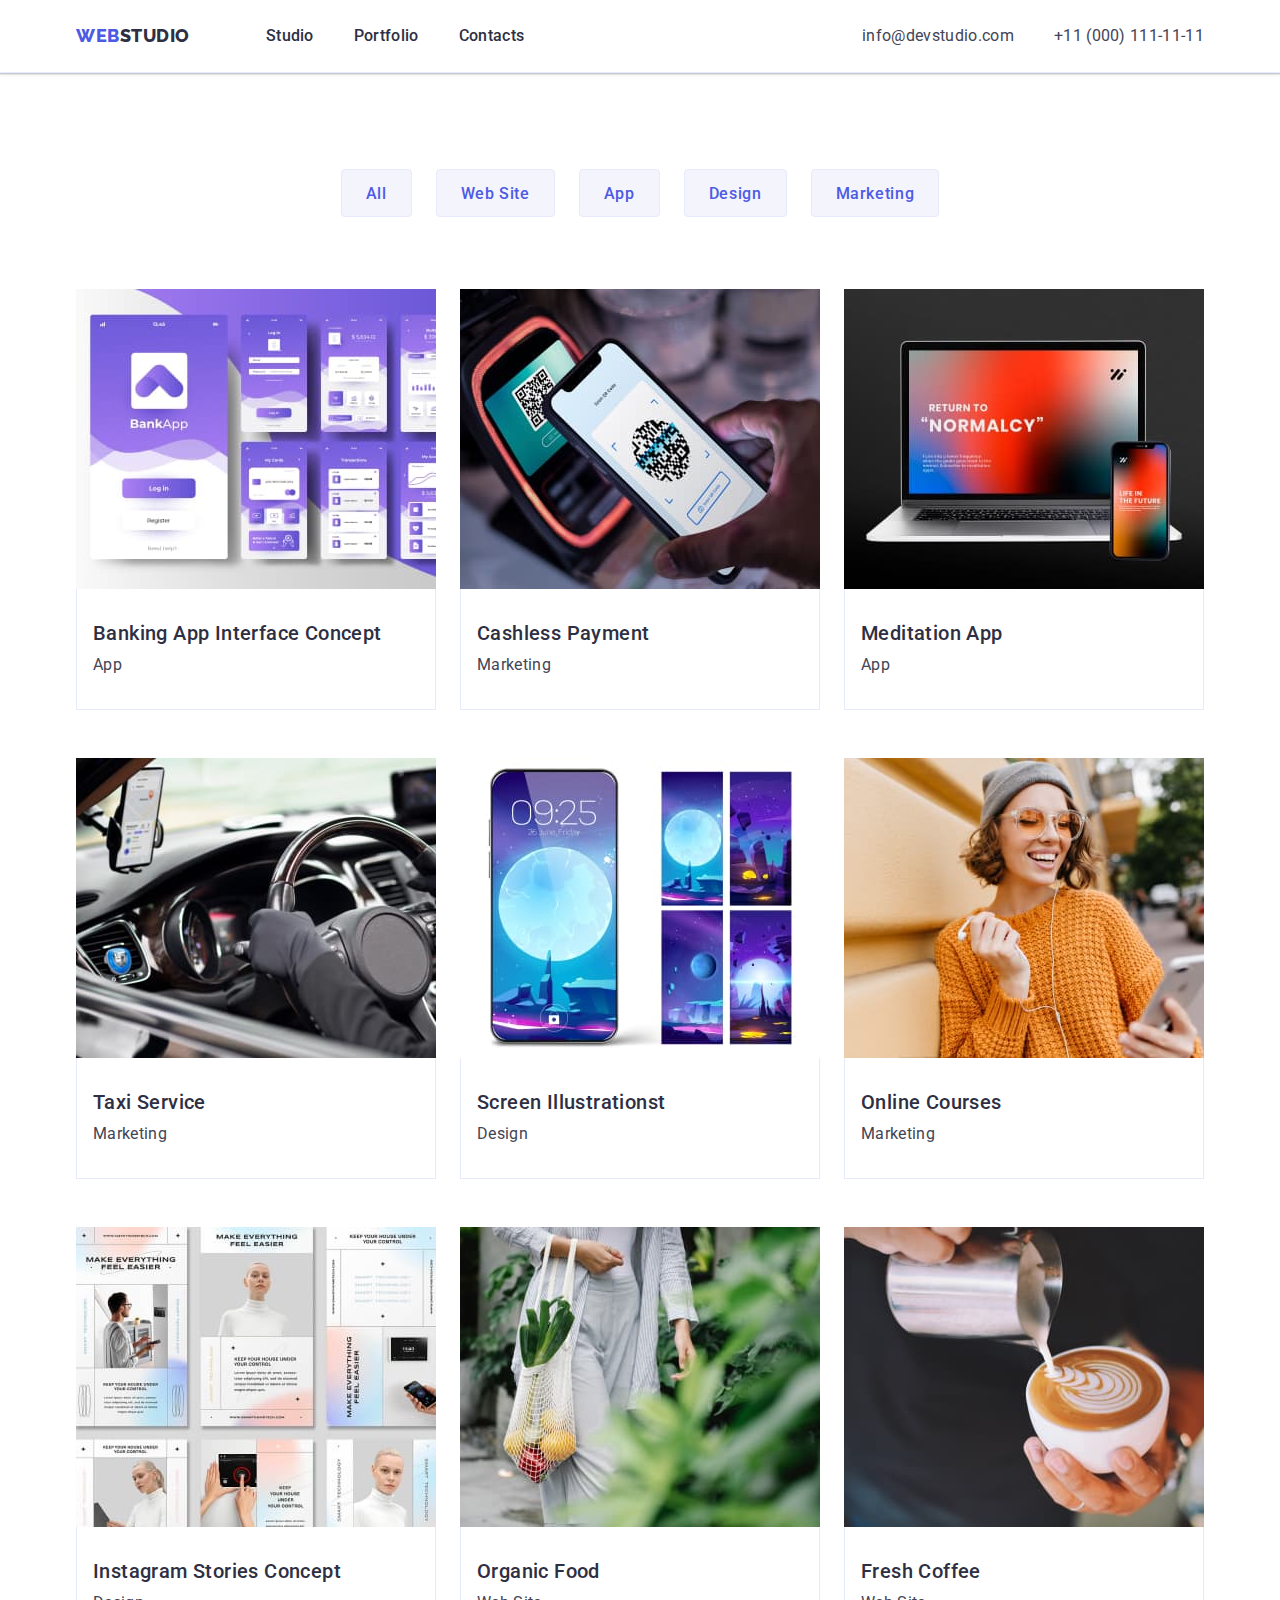
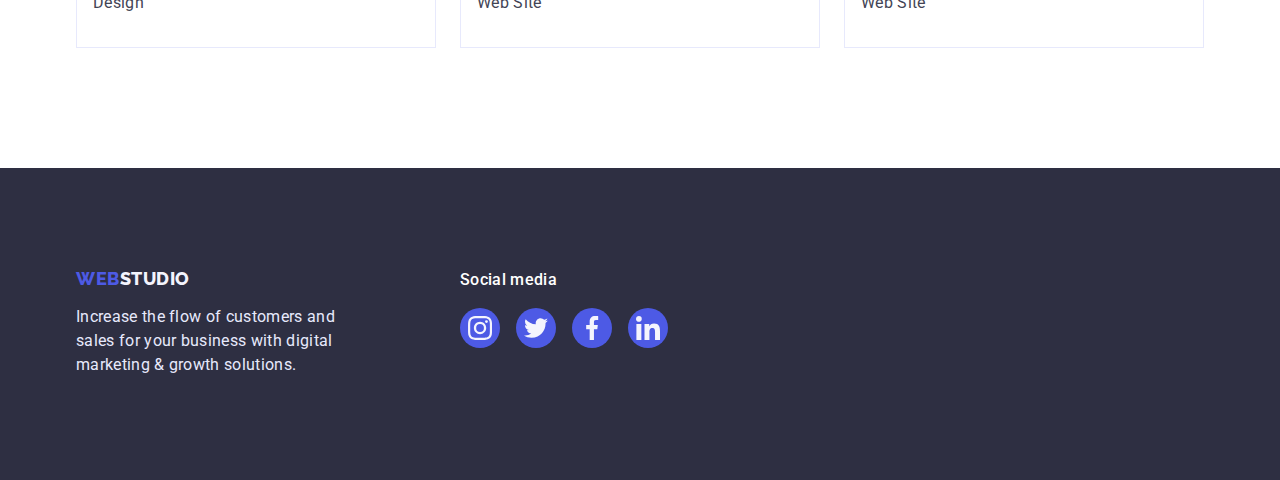
==== portfolio.html @ df598066 "123" ====
<!DOCTYPE html>
<html lang="en">
<head>
    <meta charset="UTF-8">
    <meta http-equiv="X-UA-Compatible" content="IE=edge">
    <meta name="viewport" content="width=device-width, initial-scale=1.0">
    
    <link rel="preconnect" href="https://fonts.googleapis.com">
    <link rel="preconnect" href="https://fonts.gstatic.com" crossorigin>
    <link href="https://fonts.googleapis.com/css2?family=Raleway:wght@800&family=Roboto:wght@400;500;700;900&display=swap"
        rel="stylesheet">
        <link rel="stylesheet" href="https://cdnjs.cloudflare.com/ajax/libs/modern-normalize/1.1.0/modern-normalize.min.css">
        <link rel="stylesheet" href="./css/style.css">
    <title>Portfolio</title>
</head>
<body>
    <!-- Header -->
    <header class="header">
        <div class="container header-container">
            <nav class="site-navigation">
    
                <a href="./index.html" class="logo link logo-web-header">web<span
                        class="logo-studio-header">Studio</span></a>
    
    
                <ul class="site-nav list">
                    <li class="site-nav-item"><a class="title-body-medium link site-nav-link" href="./index.html">Studio</a></li>
                    <li class="site-nav-item"><a class="title-body-medium link site-nav-link" href="./portfolio.html">Portfolio</a></li>
                    <li class="site-nav-item"><a class="title-body-medium link site-nav-link" href="">Contacts</a></li>
                </ul>
            </nav>
    
            <address class="adress-container adress-main">
                <ul class="list adress">
                    <li class="adress-item"><a class="link title-body"
                            href="mailto:info@devstudio.com">info@devstudio.com</a></li>
                    <li class="adress-item"><a class="link title-body" href="tel:+110001111111">+11 (000) 111-11-11</a></li>
                </ul>
            </address>
        </div>
    </header>
    <!-- Main -->
    <main>
    <section class="portfolio-main">
        <div class="container">
        <h1 hidden> Portfolio</h1>


        <!-- Filter -->
    
        <!-- <div class="container-filter">  -->
            <ul class="list filter-list">
            <li class="filter-list-item"><button class="button filter-button" type="button">All</button> </li>
            <li class="filter-list-item"><button class="button filter-button" type="button">Web Site</button> </li>
            <li class="filter-list-item"><button class="button filter-button" type="button">App</button> </li>
            <li class="filter-list-item"><button class="button filter-button" type="button">Design</button> </li>
            <li class="filter-list-item"><button class="button filter-button" type="button">Marketing</button> </li>
        </ul>
        <!-- </div> -->
  

    <!-- Content -->
  

        <ul class="list content-list">
            
            <li class="content-list-item">
               
                <a class="link photo-link" href=""><div class="parrent"><img class="photo-content" src="./images/one.jpg" alt="application" width="360">
                    <div class="overlay"> <p class="text-info">14 Stylish and User-Friendly App Design Concepts · Task Manager App · Calorie Tracker App · Exotic Fruit Ecommerce App ·
                    Cloud Storage App </p></div> </div>
                <div class="container-content-info">
                    <h2 class="content-list-title">Banking App Interface Concept</h2>
                    <p class="content-list-text title-body">App</p>
                </div></a>
                
            </li>

            <li class="content-list-item">
                <a class="link photo-link" href=""><div class="parrent"><img class="photo-content" src="./images/two.jpg" alt="telephone" width="360">
                    <div class="overlay">
                        <p class="text-info">14 Stylish and User-Friendly App Design Concepts · Task Manager App · Calorie Tracker App ·
                            Exotic Fruit Ecommerce App ·
                            Cloud Storage App </p>
                    </div>
                    </div>
                <div class="container-content-info">
                    <h2 class="content-list-title">Cashless Payment</h2>
                    <p class="content-list-text title-body">Marketing</p>
                </div></a>
            </li>

            <li class="content-list-item">
                <a class="link photo-link" href=""><div class="parrent"><img class="photo-content" src="./images/three.jpg" alt="monitor" width="360">
                    <div class="overlay">
                        <p class="text-info">14 Stylish and User-Friendly App Design Concepts · Task Manager App · Calorie Tracker App ·
                            Exotic Fruit Ecommerce App ·
                            Cloud Storage App </p>
                    </div>
                    </div>
                <div class="container-content-info">
                    <h2 class="content-list-title">Meditation App</h2>
                    <p class="content-list-text title-body">App</p>
                </div></a>
              
            </li>
            <li class="content-list-item">
                <a class="link photo-link" href=""><div class="parrent"><img class="photo-content" src="./images/four.jpg" alt="car" width="360">
                    <div class="overlay">
                        <p class="text-info">14 Stylish and User-Friendly App Design Concepts · Task Manager App · Calorie Tracker App ·
                            Exotic Fruit Ecommerce App ·
                            Cloud Storage App </p>
                    </div>
                    </div>
                <div class="container-content-info">
                    <h2 class="content-list-title">Taxi Service</h2>
                    <p class="content-list-text title-body">Marketing</p>
                </div></a>
            </li>

            <li class="content-list-item">
                <a class="link photo-link" href=""><div class="parrent"><div class="parrent"></div><img class="photo-content" src="./images/five.jpg" alt="telephone screen" width="360">
                    <div class="overlay">
                        <p class="text-info">14 Stylish and User-Friendly App Design Concepts · Task Manager App · Calorie Tracker App ·
                            Exotic Fruit Ecommerce App ·
                            Cloud Storage App </p>
                    </div>
                    </div>
                <div class="container-content-info">
                    <h2 class="content-list-title">Screen Illustrationst</h2>
                    <p class="content-list-text title-body">Design</p>
                </div></a>
            </li>

            <li class="content-list-item">
                <a class="link photo-link" href=""><div class="parrent"><img class="photo-content" src="./images/six.jpg" alt="woomen" width="360">
                    <div class="overlay">
                        <p class="text-info">14 Stylish and User-Friendly App Design Concepts · Task Manager App · Calorie Tracker App ·
                            Exotic Fruit Ecommerce App ·
                            Cloud Storage App </p>
                    </div>
                    </div>
                <div class="container-content-info">
                    <h2 class="content-list-title">Online Courses</h2>
                    <p class="content-list-text title-body">Marketing</p>
                </div></a>
            </li>

            <li class="content-list-item">
               
                    <a class="link photo-link" href=""><div class="parrent"><img class="photo-content" src="./images/seven.jpg" alt="Instagramm content" width="360">
                        <div class="overlay">
                            <p class="text-info">14 Stylish and User-Friendly App Design Concepts · Task Manager App · Calorie Tracker App ·
                                Exotic Fruit Ecommerce App ·
                                Cloud Storage App </p>
                        </div>
                        </div>
                    <div class="container-content-info">
                        <h2 class="content-list-title">Instagram Stories Concept</h2>
                        <p class="content-list-text title-body">Design</p>
                    </div></a>
            </li>

            <li class="content-list-item">
                    <a class="link photo-link" href=""><div class="parrent"><img class="photo-content" src="./images/eight.jpg" alt="food" width="360">
                        <div class="overlay">
                            <p class="text-info">14 Stylish and User-Friendly App Design Concepts · Task Manager App · Calorie Tracker App ·
                                Exotic Fruit Ecommerce App ·
                                Cloud Storage App </p>
                        </div>
                        </div>
                    <div class="container-content-info">
                        <h2 class="content-list-title">Organic Food</h2>
                        <p class="content-list-text title-body">Web Site</p>
                    </div></a>
            </li>

            <li class="content-list-item">
                <a class="link photo-link" href=""><div class="parrent"><img class="photo-content" src="./images/nine.jpg" alt="coffee" width="360">
                    <div class="overlay">
                        <p class="text-info">14 Stylish and User-Friendly App Design Concepts · Task Manager App · Calorie Tracker App ·
                            Exotic Fruit Ecommerce App ·
                            Cloud Storage App </p>
                    </div>
                    </div>
                <div class="container-content-info">
                    <h2 class="content-list-title">Fresh Coffee</h2>
                    <p class="content-list-text title-body">Web Site</p>
                </div></a>
            </li>
            </ul>
    </div>
    </section>
    </main>
    <!-- Footer -->
    <footer class="footer">
        <div class="container footer-container">
            <div class="part-footer-first">
                <a href="./index.html" class="logo logo-footer link logo-web-footer">web<span
                        class="logo-studio-footer">Studio</span></a>
                <p class="footer-text title-body">Increase the flow of customers and sales for your business with digital
                    marketing &
                    growth solutions.</p>
            </div>
    
            <div class="footer-social-container">
                <p class="title-body-medium social-text">Social media</p>
                <ul class="list social-list social-list-footer">
    
                    <li class="social-icons">
                        <a href="" class="social-link social-link-footer">
                            <svg class="social-icon" width="24" height="24">
                                <use href="./images/icon.svg#icon-inst"></use>
                            </svg>
                        </a>
                    </li>
    
                    <li class="social-icons">
                        <a href="" class="social-link social-link-footer">
                            <svg class="social-icon" width="24" height="24">
                                <use href="./images/icon.svg#icon-twt"></use>
                            </svg>
                        </a>
                    </li>
    
                    <li class="social-icons">
                        <a href="" class="social-link social-link-footer">
                            <svg class="social-icon" width="24" height="24">
                                <use href="./images/icon.svg#icon-fb">
                                </use>
                            </svg>
                        </a>
                    </li>
    
                    <li class="social-icons">
                        <a href="" class="social-link social-link-footer">
                            <svg class="social-icon" width="24" height="24">
                                <use href="./images/icon.svg#icon-lkd"></use>
                            </svg>
                        </a>
                    </li>
                </ul>
            </div>
        </div>
    </footer>

    

</body>
</html>
---- css/style.css ----
:root {
    --primary-color: #434455;
    --title-color: #2E2F42;
    --site-nav-color-item: #2E2F42;
    --primary-button-bg: #F4F4FD;
    --primary-button-color: #4D5AE5;
    --primary-button-bg-hover: #404BBF;
    --primary-button-color-hover: #FFFFFF;
    --company-link: #afb1b8;
    --social-icon-bg: #F4F4FD;
    --timing-animation: cubic-bezier(0.4, 0, 0.2, 1);
    --timing-duration: 250ms;
}



/* Палитра
текс #434455
заголовок #2E2F42
фон #2E2F42
акцент #4D5AE5
*/

/* Шрифты
font-family: 'Raleway', sans-serif;
font-family: 'Roboto', sans-serif;
*/

/* Modal window */
.backdrop {
    position: fixed;
    top: 0;
    left: 0;

    width: 100%;
    height: 100%;


    background: rgba(46, 47, 66, 0.4);

        transition-property: opacity;
            transition-duration: var(--timing-duration);
            transition-timing-function: var(--timing-animation);
}
.backdrop.is-hidden {
    opacity: 0;
    pointer-events: none;
}

.modal-window {
    position: absolute;
    top: 50%;
    left: 50%;
    transform: translate(-50%, -50%);

    min-width: 408px;
    min-height: 576px;
    background-color: #FCFCFC;
}

.modal-window-button {
    position: absolute;
    top: 0;
    right: 0;
    width: 24px;
    height: 24px;
    background-color: #E7E9FC;
    border-radius: 50%;
    border-color: #FCFCFC;
}

.modal-window-icon {
    color: #2E2F42;

}






/* General */
body {
    font-family: 'Roboto', sans-serif;
    letter-spacing: 0.02em;
    background-color: #FFFFFF;
    color: var(--primary-color);
}
h1, h2, h3, p {
    margin: 0;
    padding: 0;
}

img {
    display: block;
}
 .list {
     list-style: none;
     margin: 0;
     padding: 0;
 }

 
/* Шрифты */
/* h1 */
.title-biggest {
    line-height: 1.07;
    font-size: 56px;
}

/* h2 */
.title-big {
    line-height: 1.11;
    font-size: 36px;
}
/* Body medium */

.title-body-medium {
    font-weight: 500;
    line-height: 1.5;
    font-size: 16px;
}
/* h3 */
.title-med {
    font-weight: 500;
    line-height: 1.2;
    font-size: 20px;
}


/* text */

.title-body {
    font-weight: 400;
    line-height: 1.5;
    font-size: 16px;
}

/* Button font */

.button{
    font-family: 'Roboto', sans-serif;
    font-weight: 500;
    letter-spacing: 0.04em;
    line-height: 1.5;
    font-size: 16px;
}



.link {
    text-decoration: none;
}






.button {
    background: var(--primary-button-bg);
    color: var(--primary-button-color);
    height: 48px;
    cursor: pointer;
    
    transition-property: background, color;
    transition-duration: var(--timing-duration);
        transition-timing-function: var(--timing-animation);

    
}

.button:hover,
.button:active,
.button:focus {
    background: var(--primary-button-bg-hover);
    color: var(--primary-button-color-hover);
}


.container {
    width: 1158px;
    padding: 0 15px 0 15px;
    margin: 0 auto;
   
}





/* Header */

.header {
    border-bottom: 1px solid #e7e9fc;
    box-shadow: 0px 2px 1px rgba(46, 47, 66, 0.08),
        0px 1px 1px rgba(46, 47, 66, 0.16),
        0px 1px 6px rgba(46, 47, 66, 0.08);;
    
}


    .header-container {
        display: flex;
        align-items: center;

    }
    /* Nav */
        /* Site navigation */

        .site-navigation {
            display: flex;
            align-items: center;
        }
        /* Logo */
        .logo {
            font-family: 'Raleway', sans-serif;
                letter-spacing: 0.03em;
                font-size: 18px;
                line-height: 1.17;
                font-weight: 800;
                text-transform: uppercase;
                color: #4D5AE5;
                margin-right: 76px
                

              
               
                
        }
        .logo-web-header {
        color: #4D5AE5;
        text-decoration-line: none;
        }
        .logo-web-header:active,
        .logo-web-header:visited,
        .logo-web-header:focus {
            color: #4D5AE5;
        }

        .logo-studio-header {
        color: #2E2F42;
        text-decoration-line: none;
        }
        .logo-studio-header:visited{
        color:#2E2F42
        }

        /* Site nav */

        .site-nav {
           
            display: flex;
            gap: 40px;
            
        }


       
        .site-nav-link {
            padding: 24px 0 24px 0;
            position: relative;
        }
        .site-nav .site-nav-item:last-child{
            margin-right: 0;
        }

        .site-nav-link::after {
            position: absolute;
            content: '';

            display: block;
            width: 100%;
            height: 4px;
            background-color: #404BBF;
            left: 0;
            bottom: 0;
            opacity: 0;
            transition-property: opacity;
            transition-duration: var(--timing-duration);
            transition-timing-function: var(--timing-animation);
        }

        .site-nav-link:hover::after {
            opacity: 1;
        }

      

        
       
          
        
        .site-nav .link {
            display: block;
        color: var(--site-nav-color-item);

        transition-property: color;
        transition-duration: var(--timing-duration);
            transition-timing-function: var(--timing-animation);
        }
        .site-nav .link:active,
        .site-nav .link:hover,
        .site-nav .link:focus {
            color: #404BBF;
        }

        .site-nav .link {
            text-decoration-line: none;
           
        }


      
       

      

       
       

    /* Adress */


    .adress-main {
        display: flex;
        margin-left: auto;
    }
    .adress-container {
       
        font-style: normal;
       

    }

         .adress {
             display: flex;
             color: var(--primary-color);
             text-decoration-line: none;
         }
    .adress {
        gap: 40px;
        list-style: none;
        
    }

    .adress .link {
        transition-property: color;
    transition-duration: var(--timing-duration);
        transition-timing-function: var(--timing-animation);
    }
    .adress .link:active,
    .adress .link:hover,
    .adress .link:focus {
        color: #404BBF;
    }

   



    


    /* Main page */


    /* Hero */
    .hero {
        background: #2E2F42;
        margin-top: 0;
        margin-bottom: 0;
        padding: 188px 0 188px 0;
        text-align: center;
        max-width: 1440px;
        margin: 0 auto;
        background-image: linear-gradient(
            rgba(46, 47, 66, 0.7),
            rgba(46, 47, 66, 0.7)
        ),
        url('../images/image-name.jpg');
        background-repeat: no-repeat;
        
        background-position: center;
        background-size: cover;
    }
     
    


        .hero .container {
         text-align: center;
     
        }
    
/* Hero title */


    .hero-title {
        color: #FFFFFF;
        max-width: 496px;
        letter-spacing: 0.02em;
       
        margin-bottom: 48px;
        margin-left: auto;
        margin-right: auto;
    }
    /* Hero button */
    .hero-button {
        font-family: 'Roboto', sans-serif;
        background: #4D5AE5;
        color: #FFFFFF;
        height: 56px;
        border-radius: 4px;
        padding: 16px 32px;
        display: block;
        text-align: center;
        margin: 48px auto 0 auto;
        min-width: 169px;
        border: none;

            }

    .hero-button:hover,
    .hero-button:focus,
    .hero-button:active {
        background: #404BBF;
    }

     

    /* Feature */

      .list {
        list-style: none;
      }
        
      .section-feature{
        margin-top: 0;
        padding: 120px 0 120px 0;

      }
    
    /* Feature title */
    .feature-main-title {
        color: var(--title-color);
        margin-bottom: 8px;
        letter-spacing: 0.02em;

    }

    .feature-title {
        margin-bottom: 8px;
       
    }
    /* Feature list */
        .feature-list {
            display: flex;
            gap: 24px;
    
        }

    
/* Feature items */


    .feature-list-item {
        width: calc((100% - 72px) / 4);
    }
    .feature-container-text {
        margin: 0;
    }


   

    .feature-icon-bg{
        display: flex;
        align-items: center;
        justify-content: center;
        background-color: #F4F4FD;
        height: 112px;
        border-radius: 4px;
        margin-bottom: 8px;
       
        
    }
    /* What are we doing */
    /* Whar are we doing title */
    .section-title {
        color: var(--title-color);
    }

   
    .title-doing {
        text-align: center;
        text-transform: capitalize;
        margin: 0 0 72px 0;
    }


    /* Doing list */
    .doing {
        padding-bottom: 120px;
    }
    .doing-list {
        display: flex;
        gap: 24px;
    }
   

    .doing-item {
        margin: 0;

    }
    /* Our team */

    .our-team {
        background: #F4F4FD;
        padding-bottom: 120px;
    }
/* Our team title */
   
    .section.our-team {
        padding: 120px 0 120px 0;
    }

    .title-team {
        text-align: center;
        letter-spacing: 0.02em;
        text-transform: capitalize;
        margin-bottom: 72px;
    }


    .title-med {
        font-weight: 500;
        font-size: 20px;
        line-height: 1.2;
        letter-spacing: 0.02em;
        color: #2E2F42;
    }
    .title-body {
        font-size: 16px;
        line-height: 1.5;
        letter-spacing: 0.02em;
        color: var(--primary-color);
    }
    /* Team - list */

    .team-part {
        box-shadow: 0px 1px 6px rgba(46, 47, 66, 0.08),
                    0px 1px 1px rgba(46, 47, 66, 0.16),
                    0px 2px 1px rgba(46, 47, 66, 0.08);
        border-radius: 0 0 4px 4px;
    }
    .team-list {
        display: flex;
        justify-content: center;
        gap: 24px;
    }

   .info-member {
    padding: 32px 0;
   }
  

   
    .name-team {
        text-align: center;
        margin-bottom: 8px;
        margin-top: 0;
        
    }
    .team-part {
        background-color: #FFFFFF;
        text-align: center;
        width: calc((100% - 72px) / 4);

    }
/* Team information */
    .team-profession {
        font-size: 16px;
        line-height: 1.5;
        letter-spacing: 0.02em;
        color: #434455;
        text-align: center;
        margin: 8px 0;
    }

  
    .social-list {
        display: flex;
        justify-content: center;
        gap: 24px;
    }


    .social-icons {
        width: 40px;
        height: 40px;
    }
   
    .social-icon {
        fill: var(--social-icon-bg);
    }
    
    .social-link {
        width: 100%;
        height: 100%;
        background: var(--primary-button-color);
        border-radius: 50%;
        display: flex;
        align-items: center;
        justify-content: center;
        cursor: pointer;
        transition-property: background;
        transition-duration: var(--timing-duration);
            transition-timing-function: var(--timing-animation);
       
    }

    .social-link:hover,
    .social-link:focus {
        background: #404bbf;
    }


 

/* Customers */
.customers {
    padding-top: 120px;
    padding-bottom: 120px;
}



.customers-title{
    font-size: 36px;
    line-height: 1.1;
    color: var(--title-color);
    margin-bottom: 72px;
    text-align: center;
}




.customers-list {
    display: flex;
    gap: 24px;
}

.customers-list-item {
    display: block;
    width: calc((100% - 120px) / 6);
    height: 88px;
}

.customers-list-link {
    height: 100%;
    width: 100%;
    border: 1px solid #8e8f99;
    border-radius: 4px;
    display: flex;
    align-items: center;
    justify-content: center;
    color: var(--company-link);

    transition-property: border-color, color;
    transition-duration: var(--timing-duration);
        transition-timing-function: var(--timing-animation);
}

.customers-list-link:hover,
.customers-list-link:focus {
    border-color: #404bbf;
    color: #404bbf;
}

    

/* Logo company */
.logo-companys {
    fill: currentColor;
}


    /* Footer */
    .footer{
        background: #2E2F42;
        height: 312px;
        padding: 100px 0 100px 0;
        
    }
    
    .footer-container {
        align-items: baseline;
        display: flex;
        gap: 120px;
    }
    .part-footer-first {
        margin-right: 0;
    }
    .footer-social-container {
        display: block;
    }

    .social-list-footer {
        gap: 16px;
    }


    .social-text {
        margin-bottom: 16px;
        color: white;
    }

    .social-link-footer{
        transition-property: background;
        transition-duration: var(--timing-duration);
            transition-timing-function: var(--timing-animation);
    }
    .social-link-footer:hover,
    .social-link-footer:focus {
        background: #31d0aa;
    }
        
    
    .part-footer-first{
        width: 264px;
    }
    .logo-footer {
        display: inline-block;
    }


    /* Logo */
   

    .logo-footer {
        margin-bottom: 16px;
    }
    .logo-studio-footer {
        color: #f4f4fd;
        text-decoration-line: none;
    }

    .logo-studio-footer:visited {
        color: #f4f4fd;
    }
    .logo-web-footer {
        text-decoration-line: none;
    }
    .logo-web-footer:active,
    .logo-web-footer:visited,
    .logo-web-footer:focus {
        color: #4D5AE5;
    }


    /* Text */
    .footer-text {
        color: #E7E9FC;
        margin: 0;
       
    }









    /* Portfolio */





    .portfolio-main {
        padding-top: 96px;
        padding-bottom: 120px;
    }

        /* Filters */
        .container-filter {
            text-align: center;
         
        }
        
    
        .filter-list {
        list-style: none;
        display: flex;
        gap: 24px;
        justify-content: center;
        margin-bottom: 72px;
        }

       


        .filter-button {
            font-family: 'Roboto', sans-serif;
            border-radius: 4px;
            padding: 12px 24px;
            border: 1px solid #e7e9fc;
          
        }

        .filter-button:hover,
        .filter-button:focus {
            border: 1px solid transparent;
            box-shadow: 0px 3px 1px rgba(0, 0, 0, 0.1),
                0px 2px 1px rgba(0, 0, 0, 0.08),
                0px 2px 2px rgba(0, 0, 0, 0.12);;
        }
        /* Content */

     .container-content-info {
        padding: 32px 16px;
        border: 1px solid #e7e9fc;
        border-top: none;
     }
      
        
        .photo-link {
            
            display: block;
            transition-property: box-shadow;
            transition-duration: var(--timing-duration);
                transition-timing-function: var(--timing-animation);
        }

        .photo-link:hover,
        .photo-link:focus {
            box-shadow: 0px 1px 6px rgba(46, 47, 66, 0.08),
                         0px 1px 1px rgba(46, 47, 66, 0.16),
                        0px 2px 1px rgba(46, 47, 66, 0.08);;
        }
        
        .parrent {
            position: relative;
            overflow: hidden;
        }

        .overlay {
            position: absolute;
            display: inline-block;
            padding-top: 40px;
            padding-left: 32px;
            top: 100%;
            left: 0;
            background-color: #4D5AE5;
            width: 100%;
            height: 100%;
            transition-property: transform;
            transition-duration: var(--timing-duration);
            transition-timing-function: var(--timing-animation);
                        
        }

        .text-info {
            max-width: 296px;
            font-family: 'Roboto';
                font-style: normal;
                font-weight: 400;
                font-size: 16px;
                line-height: 1.5;
                color: #F4F4FD;
           
        }

        .photo-link:hover .overlay{
            transform: translateY(-100%);
        }

        .photo-link:focus .overlay{
            transform: translateY(-100%);
        }







        .content-list{
            list-style: none;
            display: flex;
            flex-wrap: wrap;
            row-gap: 48px;
            column-gap: 24px;
            
        }

        .content-list-item {
            width: calc((100% - 48px) / 3);
        }

        
        .content-list-title {
            color: var(--title-color);
            font-size: 20px;
            font-weight: 500;
            line-height: 1.2;
            letter-spacing: 0.02em;
            margin-bottom: 8px;
            margin-top: 0;
        }

        .content-list-text {
            display: inline-block;
            font-size: 16px;
            line-height: 1.5;
            letter-spacing: 0.02em;
            color: var(--primary-color);
            margin: 0;
          
          
            
        }

        .filter-button{
            font-family: 'Roboto', sans-serif;
            display: inline-block;
        }
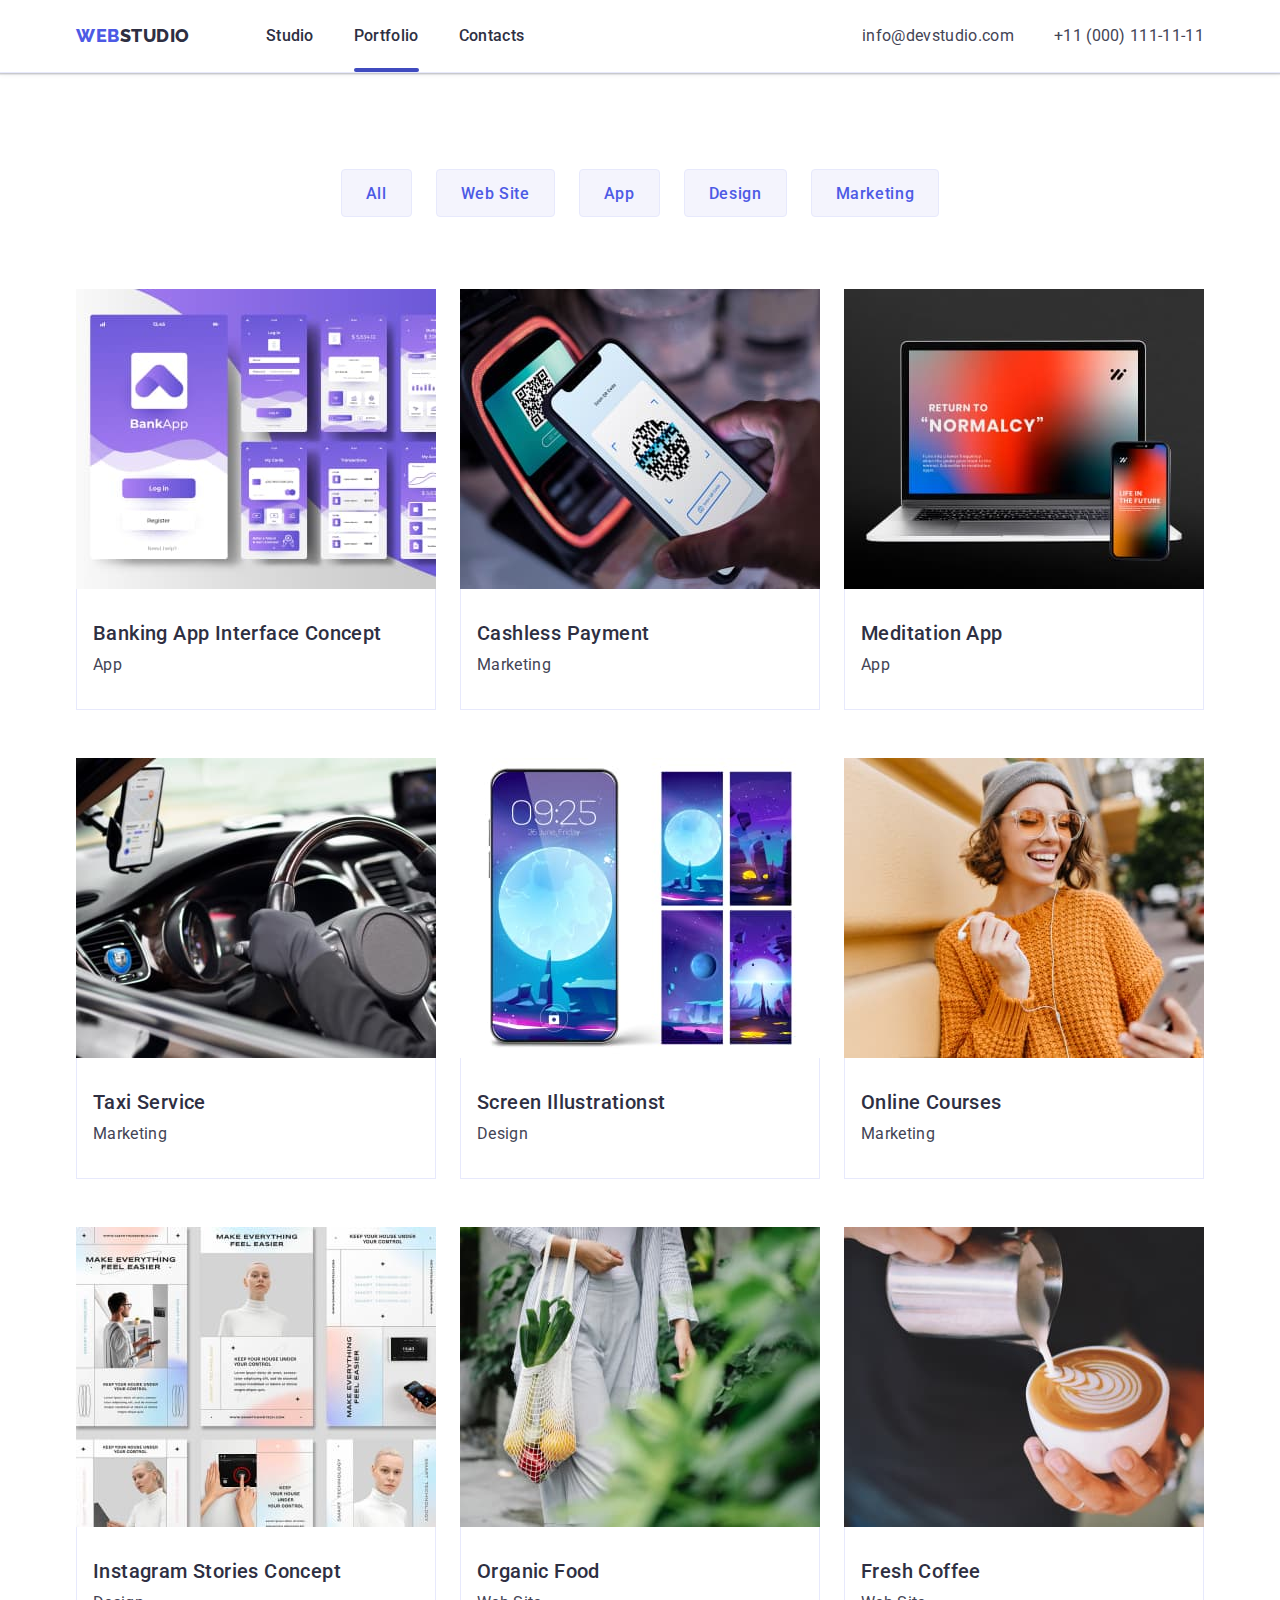
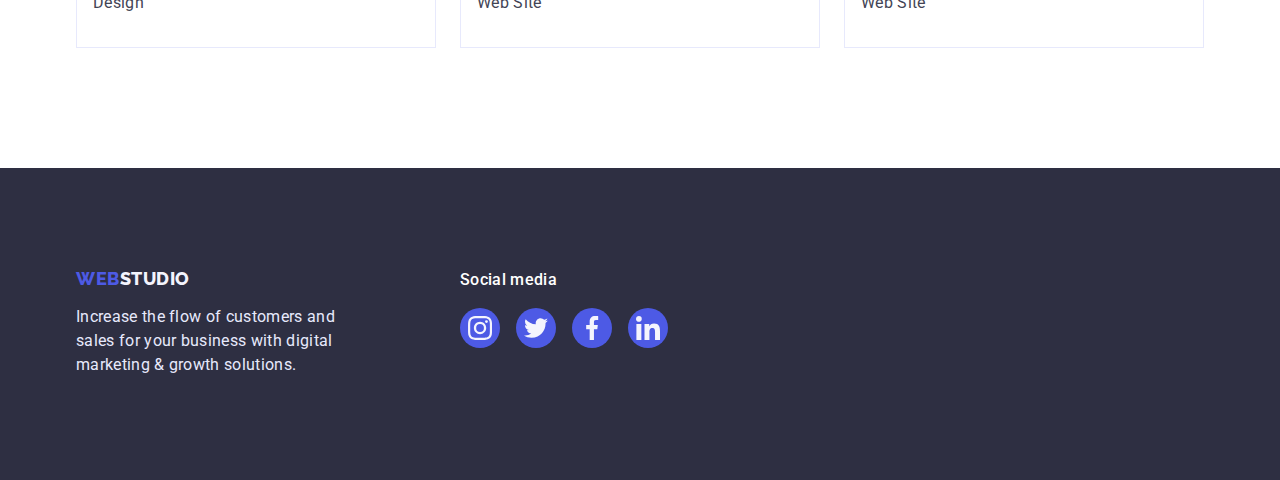
==== commit 70604842: "current" ====
--- a/portfolio.html
+++ b/portfolio.html
@@ -25,7 +25,7 @@
     
                 <ul class="site-nav list">
                     <li class="site-nav-item"><a class="title-body-medium link site-nav-link" href="./index.html">Studio</a></li>
-                    <li class="site-nav-item"><a class="title-body-medium link site-nav-link" href="./portfolio.html">Portfolio</a></li>
+                    <li class="site-nav-item"><a class="title-body-medium link current site-nav-link" href="./portfolio.html">Portfolio</a></li>
                     <li class="site-nav-item"><a class="title-body-medium link site-nav-link" href="">Contacts</a></li>
                 </ul>
             </nav>
--- a/css/style.css
+++ b/css/style.css
@@ -43,6 +43,7 @@
             transition-timing-function: var(--timing-animation);
 }
 .backdrop.is-hidden {
+    
     opacity: 0;
     pointer-events: none;
 }
@@ -58,23 +59,47 @@
     background-color: #FCFCFC;
 }
 
+
+
+
 .modal-window-button {
     position: absolute;
-    top: 0;
-    right: 0;
+    top: 24px;
+    right: 24px;
     width: 24px;
     height: 24px;
     background-color: #E7E9FC;
     border-radius: 50%;
-    border-color: #FCFCFC;
-}
+    border: none;
+    cursor: pointer;
+    transition-property: background-color;
+    transition-duration: var(--timing-duration);
+    transition-timing-function: var(--timing-animation);
+    
+}
+
+.modal-window-button:active {
+    
+    background-color: #404BBF;
+}
+
+
 
 .modal-window-icon {
-    color: #2E2F42;
-
-}
-
-
+        transition-property: fill;
+            transition-duration: var(--timing-duration);
+            transition-timing-function: var(--timing-animation);
+}
+
+.modal-window-icon {
+    fill: #2E2F42;
+
+}
+
+.modal-window-button:active .modal-window-icon {
+    fill: #FFFFFF;
+    ;
+}
 
 
 
@@ -265,7 +290,7 @@
             margin-right: 0;
         }
 
-        .site-nav-link::after {
+        .current::after {
             position: absolute;
             content: '';
 
@@ -273,18 +298,14 @@
             width: 100%;
             height: 4px;
             background-color: #404BBF;
+            border-radius: 2px;
             left: 0;
             bottom: 0;
-            opacity: 0;
-            transition-property: opacity;
-            transition-duration: var(--timing-duration);
-            transition-timing-function: var(--timing-animation);
-        }
-
-        .site-nav-link:hover::after {
-            opacity: 1;
-        }
-
+            
+
+        }
+
+       
       
 
         
